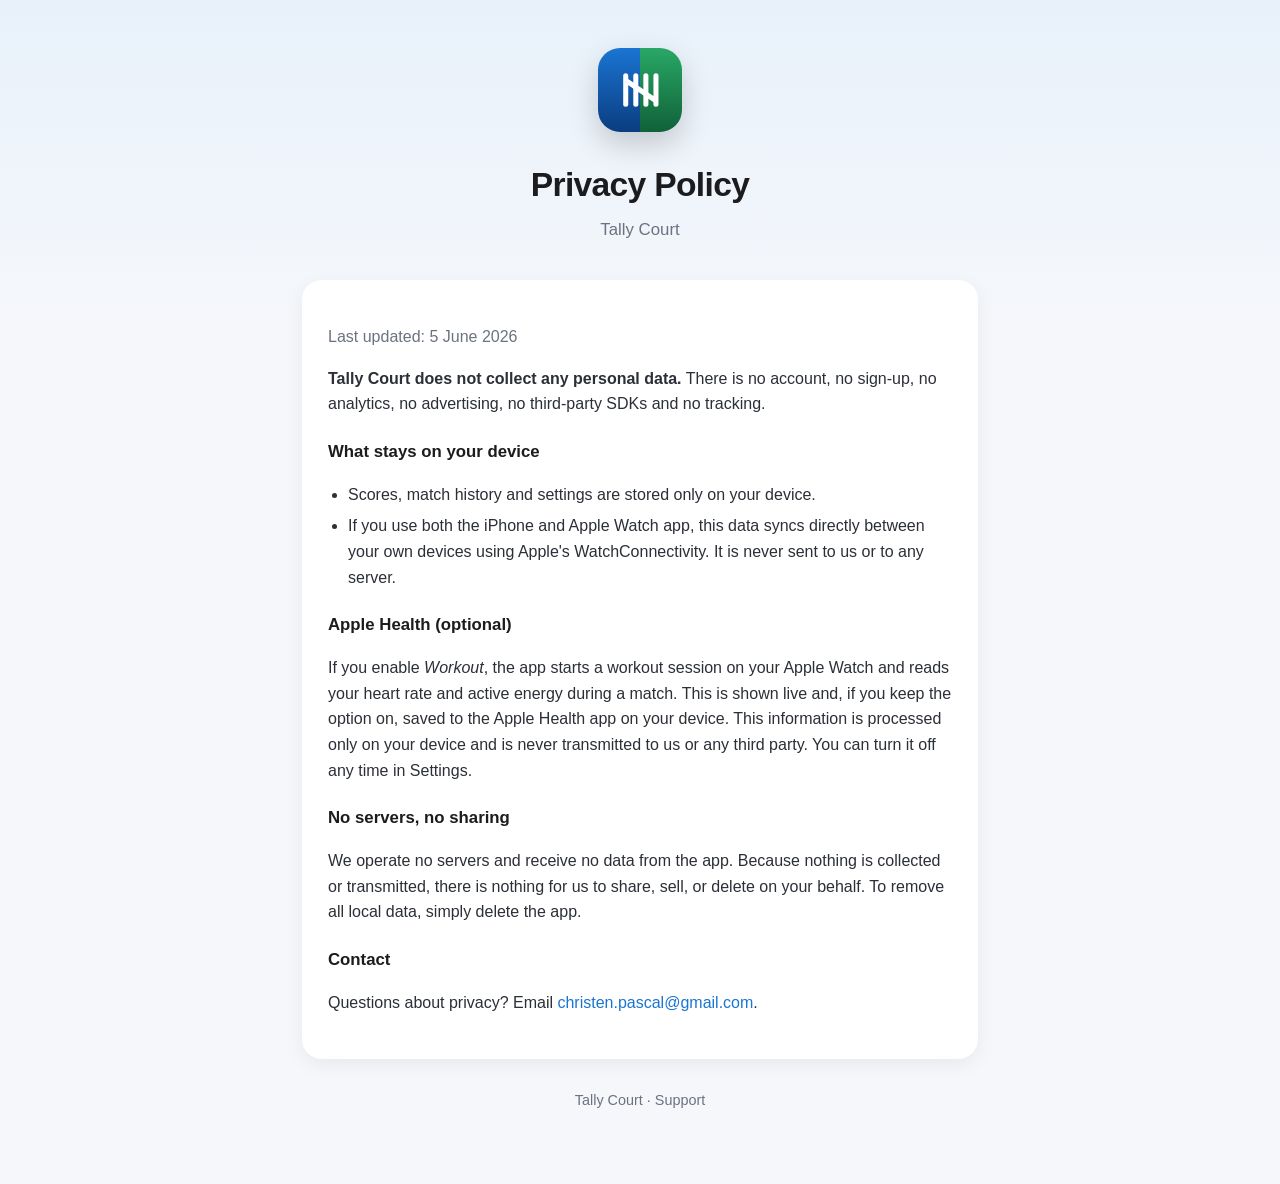
==== privacy.html @ f728159e "Add Tally Court landing, privacy and support pages" ====
<!doctype html>
<html lang="en">
<head>
  <meta charset="utf-8">
  <meta name="viewport" content="width=device-width, initial-scale=1">
  <title>Privacy Policy - Tally Court</title>
  <link rel="icon" href="mark.svg">
  <link rel="stylesheet" href="style.css">
</head>
<body>
  <div class="wrap">
    <header class="hero">
      <img class="mark" src="mark.svg" alt="Tally Court">
      <h1>Privacy Policy</h1>
      <p class="tagline">Tally Court</p>
    </header>

    <div class="card">
      <p class="muted">Last updated: 5 June 2026</p>

      <p><strong>Tally Court does not collect any personal data.</strong> There is no account, no sign-up, no analytics, no advertising, no third-party SDKs and no tracking.</p>

      <h3>What stays on your device</h3>
      <ul>
        <li>Scores, match history and settings are stored only on your device.</li>
        <li>If you use both the iPhone and Apple Watch app, this data syncs directly between your own devices using Apple's WatchConnectivity. It is never sent to us or to any server.</li>
      </ul>

      <h3>Apple Health (optional)</h3>
      <p>If you enable <em>Workout</em>, the app starts a workout session on your Apple Watch and reads your heart rate and active energy during a match. This is shown live and, if you keep the option on, saved to the Apple Health app on your device. This information is processed only on your device and is never transmitted to us or any third party. You can turn it off any time in Settings.</p>

      <h3>No servers, no sharing</h3>
      <p>We operate no servers and receive no data from the app. Because nothing is collected or transmitted, there is nothing for us to share, sell, or delete on your behalf. To remove all local data, simply delete the app.</p>

      <h3>Contact</h3>
      <p>Questions about privacy? Email <a href="mailto:christen.pascal@gmail.com">christen.pascal@gmail.com</a>.</p>
    </div>

    <footer>
      <a href="index.html">Tally Court</a> &middot; <a href="support.html">Support</a>
    </footer>
  </div>
</body>
</html>
---- style.css ----
:root {
  --blue: #1a75d2;
  --green: #29a866;
  --ink: #1c1c1e;
  --muted: #6b7280;
  --bg: #f5f7fb;
  --card: #ffffff;
}

* { box-sizing: border-box; }

html { -webkit-text-size-adjust: 100%; }

body {
  margin: 0;
  font-family: -apple-system, BlinkMacSystemFont, "Segoe UI", Roboto, Helvetica, Arial, sans-serif;
  color: var(--ink);
  background: linear-gradient(180deg, rgba(26,117,210,0.10), var(--bg) 320px);
  line-height: 1.6;
}

.wrap {
  max-width: 720px;
  margin: 0 auto;
  padding: 48px 22px 72px;
}

header.hero { text-align: center; margin-bottom: 36px; }

.mark { width: 84px; height: 84px; border-radius: 22px; box-shadow: 0 12px 30px rgba(0,0,0,0.18); }

h1 { font-size: 2.1rem; font-weight: 800; margin: 18px 0 6px; letter-spacing: -0.02em; }
.tagline { color: var(--muted); font-size: 1.05rem; margin: 0; }

.card {
  background: var(--card);
  border-radius: 20px;
  padding: 28px 26px;
  box-shadow: 0 6px 20px rgba(0,0,0,0.06);
  margin-bottom: 22px;
}

h2 { font-size: 1.3rem; margin: 6px 0 14px; }
h3 { font-size: 1.05rem; margin: 22px 0 6px; }
p, li { color: #2b2f36; }
ul { padding-left: 20px; }
li { margin: 6px 0; }
small, .muted { color: var(--muted); }

a { color: var(--blue); text-decoration: none; }
a:hover { text-decoration: underline; }

.btns { display: flex; gap: 12px; flex-wrap: wrap; justify-content: center; margin-top: 22px; }
.btn {
  display: inline-block; padding: 12px 22px; border-radius: 999px; font-weight: 600;
  background: var(--blue); color: #fff;
}
.btn.alt { background: #eef1f6; color: var(--ink); }

footer { text-align: center; color: var(--muted); font-size: 0.9rem; margin-top: 30px; }
footer a { color: var(--muted); }

.sport { font-weight: 700; }
.tennis { color: var(--blue); }
.badminton { color: var(--green); }
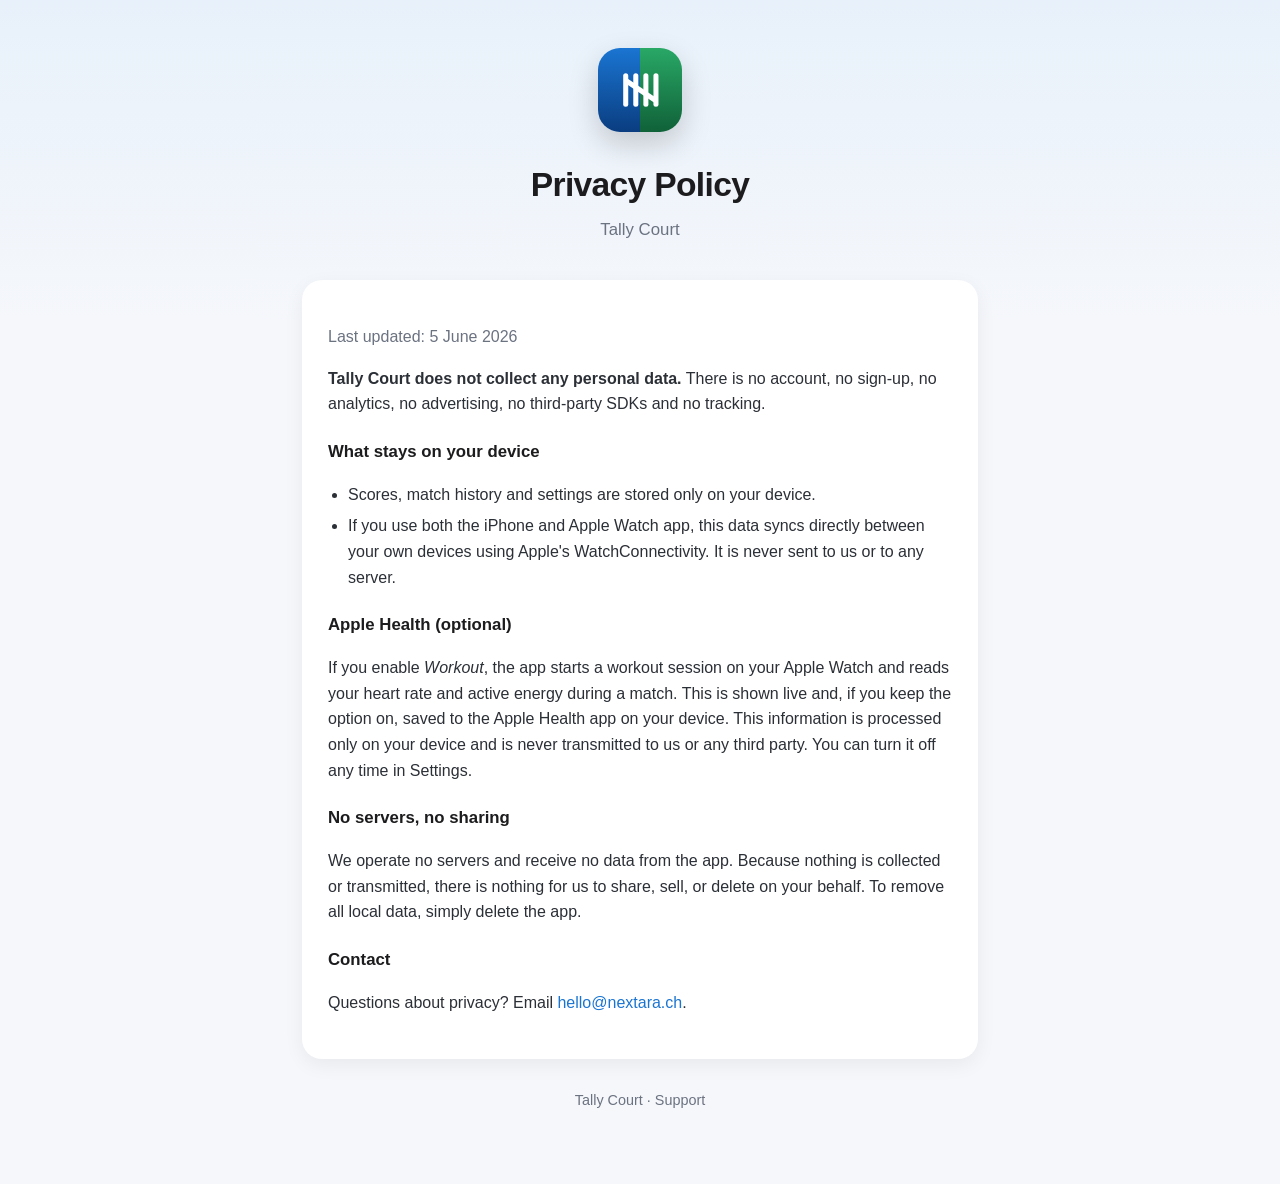
==== commit cb95e3dd: "Add marketing landing page with screenshots; set contact email to hello@nextara.ch" ====
--- a/privacy.html
+++ b/privacy.html
@@ -33,7 +33,7 @@
       <p>We operate no servers and receive no data from the app. Because nothing is collected or transmitted, there is nothing for us to share, sell, or delete on your behalf. To remove all local data, simply delete the app.</p>
 
       <h3>Contact</h3>
-      <p>Questions about privacy? Email <a href="mailto:christen.pascal@gmail.com">christen.pascal@gmail.com</a>.</p>
+      <p>Questions about privacy? Email <a href="mailto:hello@nextara.ch">hello@nextara.ch</a>.</p>
     </div>
 
     <footer>
--- a/style.css
+++ b/style.css
@@ -63,3 +63,25 @@
 .sport { font-weight: 700; }
 .tennis { color: var(--blue); }
 .badminton { color: var(--green); }
+
+.badge {
+  display: inline-block; margin-top: 16px; padding: 7px 16px; border-radius: 999px;
+  background: #eef1f6; color: var(--muted); font-size: 0.85rem; font-weight: 600;
+}
+
+.shots { display: flex; gap: 16px; justify-content: center; flex-wrap: wrap; margin: 6px 0 8px; }
+.shots img {
+  width: 210px; max-width: 42vw; border-radius: 24px;
+  box-shadow: 0 16px 38px rgba(0,0,0,0.18);
+}
+
+.section-title { text-align: center; font-size: 1.45rem; margin: 46px 0 20px; }
+
+.features { display: grid; grid-template-columns: repeat(auto-fit, minmax(220px, 1fr)); gap: 16px; }
+.feature {
+  background: var(--card); border-radius: 18px; padding: 22px;
+  box-shadow: 0 6px 20px rgba(0,0,0,0.06);
+}
+.feature .ico { font-size: 1.5rem; line-height: 1; }
+.feature h3 { margin: 10px 0 6px; font-size: 1.05rem; }
+.feature p { color: var(--muted); margin: 0; font-size: 0.96rem; }
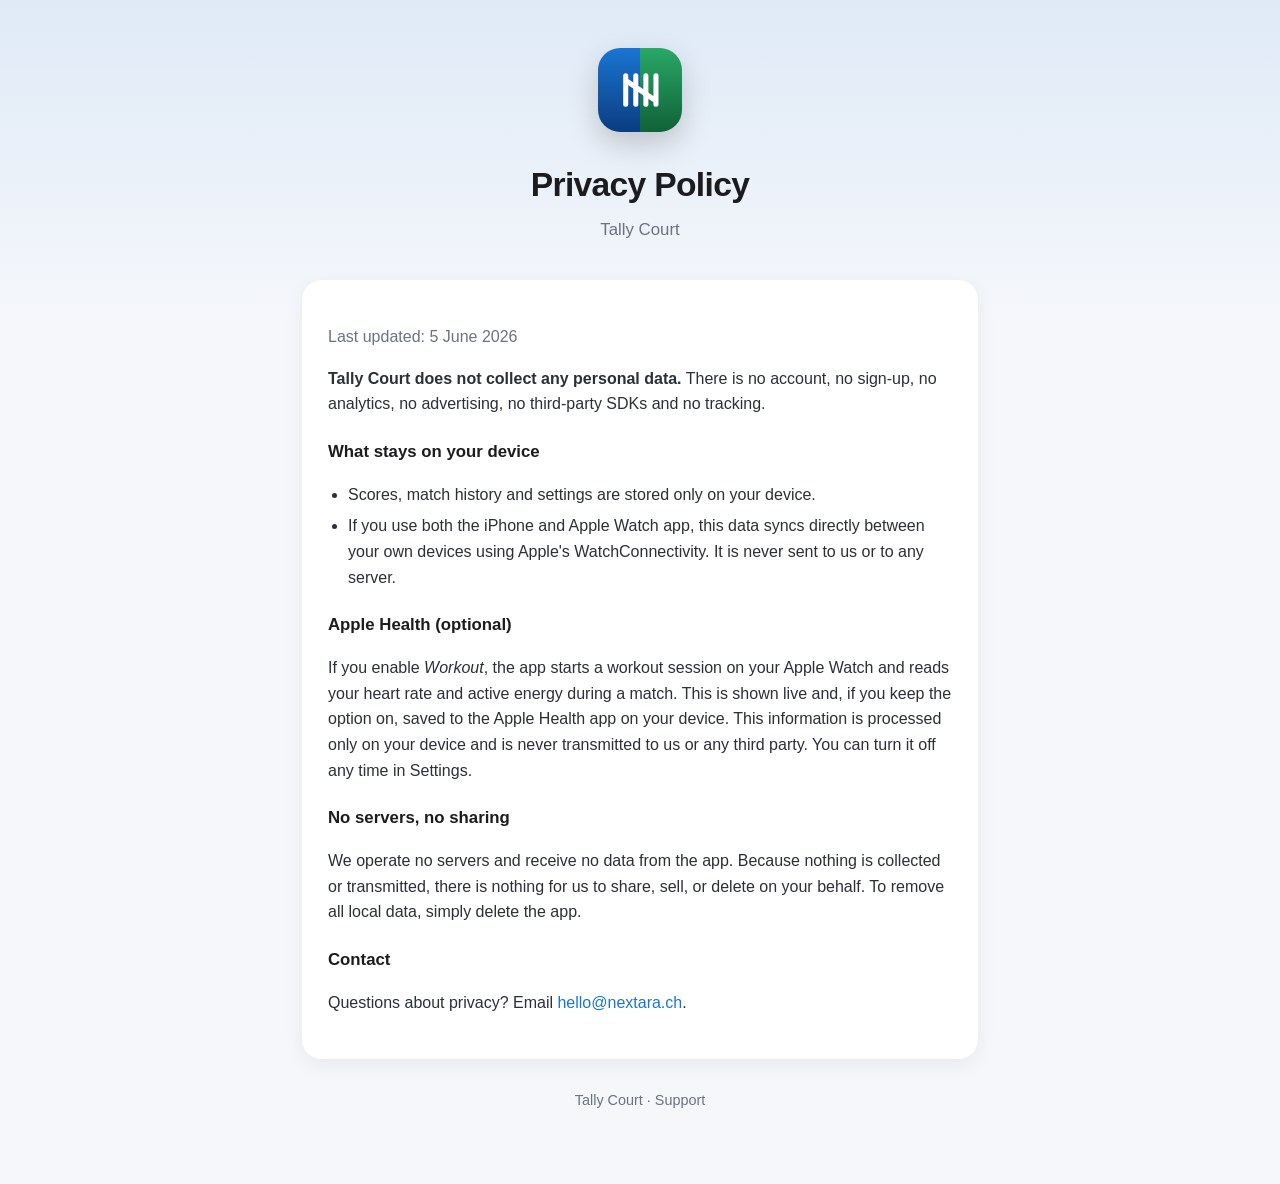
==== commit 9a9214af: "Obfuscate the contact email against scraping bots (assembled via JS)" ====
--- a/privacy.html
+++ b/privacy.html
@@ -33,12 +33,13 @@
       <p>We operate no servers and receive no data from the app. Because nothing is collected or transmitted, there is nothing for us to share, sell, or delete on your behalf. To remove all local data, simply delete the app.</p>
 
       <h3>Contact</h3>
-      <p>Questions about privacy? Email <a href="mailto:hello@nextara.ch">hello@nextara.ch</a>.</p>
+      <p>Questions about privacy? Email <a data-mail="text" href="#">email</a>.</p>
     </div>
 
     <footer>
       <a href="index.html">Tally Court</a> &middot; <a href="support.html">Support</a>
     </footer>
   </div>
+  <script src="mail.js"></script>
 </body>
 </html>
--- a/style.css
+++ b/style.css
@@ -11,11 +11,14 @@
 
 html { -webkit-text-size-adjust: 100%; }
 
+html { background: var(--bg); }
+
 body {
   margin: 0;
+  min-height: 100vh;
   font-family: -apple-system, BlinkMacSystemFont, "Segoe UI", Roboto, Helvetica, Arial, sans-serif;
   color: var(--ink);
-  background: linear-gradient(180deg, rgba(26,117,210,0.10), var(--bg) 320px);
+  background: linear-gradient(180deg, rgba(26,117,210,0.10), var(--bg) 320px) no-repeat;
   line-height: 1.6;
 }
 
@@ -69,10 +72,14 @@
   background: #eef1f6; color: var(--muted); font-size: 0.85rem; font-weight: 600;
 }
 
-.shots { display: flex; gap: 16px; justify-content: center; flex-wrap: wrap; margin: 6px 0 8px; }
+.shots {
+  display: flex; gap: 16px; justify-content: center; flex-wrap: nowrap;
+  position: relative; left: 50%; transform: translateX(-50%);
+  width: min(94vw, 940px); margin: 20px 0 48px;
+}
 .shots img {
-  width: 210px; max-width: 42vw; border-radius: 24px;
-  box-shadow: 0 16px 38px rgba(0,0,0,0.18);
+  flex: 1 1 0; min-width: 0; max-width: 220px; height: auto; border-radius: 18px;
+  box-shadow: 0 14px 30px rgba(0,0,0,0.16);
 }
 
 .section-title { text-align: center; font-size: 1.45rem; margin: 46px 0 20px; }
@@ -82,6 +89,7 @@
   background: var(--card); border-radius: 18px; padding: 22px;
   box-shadow: 0 6px 20px rgba(0,0,0,0.06);
 }
-.feature .ico { font-size: 1.5rem; line-height: 1; }
+.feature .ico { line-height: 1; }
+.feature .ico svg { width: 30px; height: 30px; display: block; }
 .feature h3 { margin: 10px 0 6px; font-size: 1.05rem; }
 .feature p { color: var(--muted); margin: 0; font-size: 0.96rem; }
